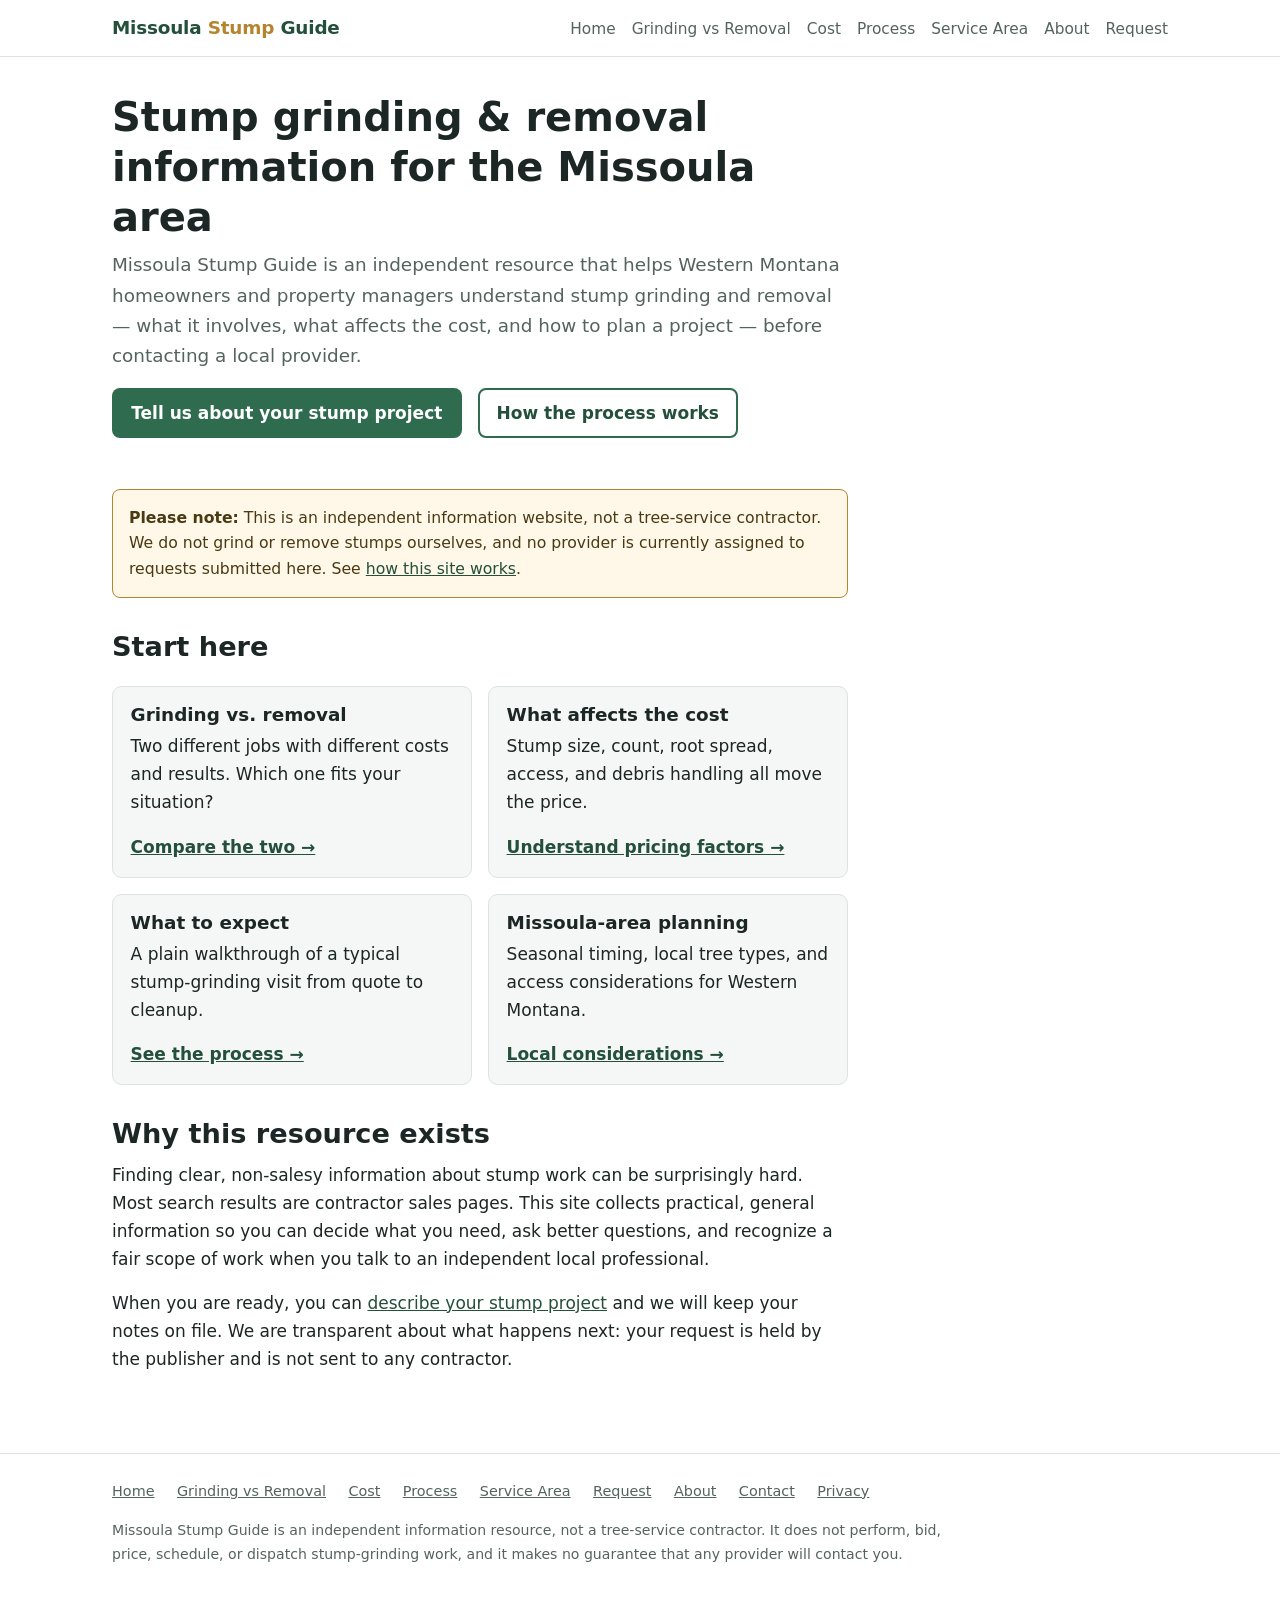
==== index.html @ 8cb8e9aa "Publish prepared Missoula Stump Guide website" ====
<!DOCTYPE html>
<html lang="en">
<head>
<meta charset="utf-8">
<meta name="viewport" content="width=device-width, initial-scale=1">
<title>Missoula Stump Guide — Stump Grinding &amp; Removal Information for the Missoula Area</title>
<meta name="description" content="An independent information resource on stump grinding and stump removal for homeowners and property managers in the Missoula, Montana area. Learn costs, process, and how to plan your project.">
<link rel="canonical" href="https://missoulastumpgrinding.com/">
<meta property="og:title" content="Missoula Stump Guide">
<meta property="og:description" content="Independent stump grinding &amp; removal information for the Missoula, Montana area.">
<meta property="og:type" content="website">
<meta property="og:url" content="https://missoulastumpgrinding.com/">
<meta name="robots" content="index, follow">
<link rel="stylesheet" href="./assets/styles.css">
<script type="application/ld+json">
{
  "@context": "https://schema.org",
  "@graph": [
    {
      "@type": "Organization",
      "@id": "https://missoulastumpgrinding.com/#publisher",
      "name": "Missoula Stump Guide",
      "url": "https://missoulastumpgrinding.com/",
      "description": "Independent information resource about stump grinding and stump removal for the Missoula, Montana area. Not a tree-service contractor."
    },
    {
      "@type": "WebSite",
      "@id": "https://missoulastumpgrinding.com/#website",
      "url": "https://missoulastumpgrinding.com/",
      "name": "Missoula Stump Guide",
      "publisher": { "@id": "https://missoulastumpgrinding.com/#publisher" }
    }
  ]
}
</script>
</head>
<body>
<a class="skip-link" href="#main">Skip to main content</a>
<header class="site">
  <div class="wrap">
    <a class="brand" href="./index.html">Missoula <span>Stump</span> Guide</a>
    <nav class="primary" aria-label="Primary">
      <ul>
        <li><a href="./index.html">Home</a></li>
        <li><a href="./stump-grinding-vs-stump-removal.html">Grinding vs Removal</a></li>
        <li><a href="./stump-grinding-cost.html">Cost</a></li>
        <li><a href="./what-to-expect.html">Process</a></li>
        <li><a href="./missoula-service-area.html">Service Area</a></li>
        <li><a href="./about.html">About</a></li>
        <li><a href="./request.html">Request</a></li>
      </ul>
    </nav>
  </div>
</header>

<main id="main">
  <div class="wrap">
    <section class="hero">
      <h1>Stump grinding &amp; removal information for the Missoula area</h1>
      <p class="lead">Missoula Stump Guide is an independent resource that helps Western Montana homeowners and property managers understand stump grinding and removal — what it involves, what affects the cost, and how to plan a project — before contacting a local provider.</p>
      <p><a class="cta" href="./request.html">Tell us about your stump project</a>
         &nbsp; <a class="cta secondary" href="./what-to-expect.html">How the process works</a></p>
    </section>

    <section>
      <div class="notice">
        <strong>Please note:</strong> This is an independent information website, not a tree-service
        contractor. We do not grind or remove stumps ourselves, and no provider is currently assigned to
        requests submitted here. See <a href="./about.html">how this site works</a>.
      </div>
    </section>

    <section>
      <h2>Start here</h2>
      <div class="cards">
        <div class="card">
          <h3>Grinding vs. removal</h3>
          <p>Two different jobs with different costs and results. Which one fits your situation?</p>
          <a href="./stump-grinding-vs-stump-removal.html">Compare the two &rarr;</a>
        </div>
        <div class="card">
          <h3>What affects the cost</h3>
          <p>Stump size, count, root spread, access, and debris handling all move the price.</p>
          <a href="./stump-grinding-cost.html">Understand pricing factors &rarr;</a>
        </div>
        <div class="card">
          <h3>What to expect</h3>
          <p>A plain walkthrough of a typical stump-grinding visit from quote to cleanup.</p>
          <a href="./what-to-expect.html">See the process &rarr;</a>
        </div>
        <div class="card">
          <h3>Missoula-area planning</h3>
          <p>Seasonal timing, local tree types, and access considerations for Western Montana.</p>
          <a href="./missoula-service-area.html">Local considerations &rarr;</a>
        </div>
      </div>
    </section>

    <section>
      <h2>Why this resource exists</h2>
      <p>Finding clear, non-salesy information about stump work can be surprisingly hard. Most search
      results are contractor sales pages. This site collects practical, general information so you can
      decide what you need, ask better questions, and recognize a fair scope of work when you talk to an
      independent local professional.</p>
      <p>When you are ready, you can <a href="./request.html">describe your stump project</a> and we will
      keep your notes on file. We are transparent about what happens next: your request is held by the
      publisher and is not sent to any contractor.</p>
    </section>
  </div>
</main>

<footer class="site">
  <div class="wrap">
    <a href="./index.html">Home</a>
    <a href="./stump-grinding-vs-stump-removal.html">Grinding vs Removal</a>
    <a href="./stump-grinding-cost.html">Cost</a>
    <a href="./what-to-expect.html">Process</a>
    <a href="./missoula-service-area.html">Service Area</a>
    <a href="./request.html">Request</a>
    <a href="./about.html">About</a>
    <a href="./contact.html">Contact</a>
    <a href="./privacy.html">Privacy</a>
    <p class="disclaim small">Missoula Stump Guide is an independent information resource, not a
      tree-service contractor. It does not perform, bid, price, schedule, or dispatch stump-grinding work,
      and it makes no guarantee that any provider will contact you.</p>
  </div>
</footer>
</body>
</html>
---- assets/styles.css ----
/* Missoula Stump Guide — shared styles. Mobile-first, fast, no external assets. */
:root {
  --bg: #ffffff;
  --fg: #1c2624;
  --muted: #55635f;
  --brand: #2f6b4f;
  --brand-dark: #234f3b;
  --accent: #b5842f;
  --line: #dde3e0;
  --card: #f4f7f5;
  --focus: #1a73e8;
  --maxw: 68rem;
}
@media (prefers-color-scheme: dark) {
  :root:not([data-theme="light"]) {
    --bg: #101512;
    --fg: #e7ede9;
    --muted: #9fb0a9;
    --brand: #6fbf95;
    --brand-dark: #4f9e77;
    --accent: #d8ad5e;
    --line: #263230;
    --card: #17201d;
    --focus: #7db1ff;
  }
}
* { box-sizing: border-box; }
html { -webkit-text-size-adjust: 100%; }
body {
  margin: 0;
  background: var(--bg);
  color: var(--fg);
  font: 17px/1.65 system-ui, -apple-system, "Segoe UI", Roboto, Helvetica, Arial, sans-serif;
}
h1, h2, h3 { line-height: 1.25; color: var(--fg); }
h1 { font-size: clamp(1.7rem, 4.5vw, 2.5rem); margin: 0 0 .5rem; }
h2 { font-size: clamp(1.3rem, 3.2vw, 1.7rem); margin: 2rem 0 .6rem; }
h3 { font-size: 1.15rem; margin: 1.4rem 0 .4rem; }
p, ul, ol { margin: 0 0 1rem; }
a { color: var(--brand-dark); }
@media (prefers-color-scheme: dark) { :root:not([data-theme="light"]) a { color: var(--brand); } }
a:focus-visible, button:focus-visible, input:focus-visible, select:focus-visible, textarea:focus-visible {
  outline: 3px solid var(--focus); outline-offset: 2px;
}
img { max-width: 100%; height: auto; }

.skip-link {
  position: absolute; left: -999px; top: 0; background: var(--brand-dark); color: #fff;
  padding: .6rem 1rem; z-index: 10; border-radius: 0 0 .4rem 0;
}
.skip-link:focus { left: 0; }

.wrap { max-width: var(--maxw); margin: 0 auto; padding: 0 16px; }

header.site {
  border-bottom: 1px solid var(--line);
  background: var(--bg);
}
header.site .wrap { display: flex; flex-wrap: wrap; align-items: center; gap: .5rem 1.2rem; padding-top: .8rem; padding-bottom: .8rem; }
.brand { font-weight: 700; font-size: 1.15rem; color: var(--brand-dark); text-decoration: none; letter-spacing: -.01em; }
@media (prefers-color-scheme: dark) { :root:not([data-theme="light"]) .brand { color: var(--brand); } }
.brand span { color: var(--accent); }
nav.primary { margin-left: auto; }
nav.primary ul { list-style: none; display: flex; flex-wrap: wrap; gap: .3rem 1rem; margin: 0; padding: 0; }
nav.primary a { text-decoration: none; color: var(--muted); font-size: .96rem; padding: .2rem 0; }
nav.primary a:hover, nav.primary a[aria-current="page"] { color: var(--brand-dark); }
@media (prefers-color-scheme: dark) { :root:not([data-theme="light"]) nav.primary a:hover, :root:not([data-theme="light"]) nav.primary a[aria-current="page"] { color: var(--brand); } }

.notice {
  background: #fff8e8; border: 1px solid var(--accent); color: #4a3a13;
  padding: .9rem 1rem; border-radius: .5rem; margin: 1.2rem 0; font-size: .98rem;
}
@media (prefers-color-scheme: dark) { :root:not([data-theme="light"]) .notice { background: #241d10; color: #ecd9ab; } }
.notice strong { color: inherit; }

.hero { padding: 2.2rem 0 1rem; }
.hero p.lead { font-size: 1.15rem; color: var(--muted); max-width: 46rem; }

main { padding-bottom: 2rem; }
main .wrap > section { max-width: 46rem; }

.cta {
  display: inline-block; background: var(--brand); color: #fff; text-decoration: none;
  padding: .7rem 1.2rem; border-radius: .5rem; font-weight: 600; border: 0; cursor: pointer;
}
.cta:hover { background: var(--brand-dark); }
.cta.secondary { background: transparent; color: var(--brand-dark); border: 2px solid var(--brand); padding: .55rem 1.05rem; }
@media (prefers-color-scheme: dark) { :root:not([data-theme="light"]) .cta.secondary { color: var(--brand); } }

.cards { display: grid; grid-template-columns: 1fr; gap: 1rem; margin: 1.4rem 0; }
@media (min-width: 40rem) { .cards { grid-template-columns: 1fr 1fr; } }
.card { background: var(--card); border: 1px solid var(--line); border-radius: .6rem; padding: 1rem 1.1rem; }
.card h3 { margin-top: 0; }
.card a { font-weight: 600; }

table { border-collapse: collapse; width: 100%; margin: 1rem 0; font-size: .97rem; }
th, td { text-align: left; padding: .55rem .6rem; border-bottom: 1px solid var(--line); vertical-align: top; }
th { color: var(--muted); font-weight: 600; }

form .field { margin: 0 0 1rem; }
label { display: block; font-weight: 600; margin-bottom: .3rem; }
label .opt { font-weight: 400; color: var(--muted); }
input, select, textarea {
  width: 100%; padding: .6rem .7rem; font: inherit; color: var(--fg);
  background: var(--bg); border: 1px solid var(--line); border-radius: .45rem;
}
textarea { min-height: 7rem; resize: vertical; }
.form-status { margin: 1rem 0; padding: .8rem 1rem; border-radius: .5rem; display: none; }
.form-status.show { display: block; }
.form-status.info { background: var(--card); border: 1px solid var(--line); }
.form-status.ok { background: #e6f4ec; border: 1px solid var(--brand); }
.form-status.err { background: #fdeceb; border: 1px solid #c0392b; color: #7a241c; }
@media (prefers-color-scheme: dark) {
  :root:not([data-theme="light"]) .form-status.ok { background: #14251c; }
  :root:not([data-theme="light"]) .form-status.err { background: #2a1614; color: #f3b3ab; }
}

footer.site { border-top: 1px solid var(--line); margin-top: 2rem; padding: 1.6rem 0; color: var(--muted); font-size: .9rem; }
footer.site .wrap { display: flex; flex-wrap: wrap; gap: .4rem 1.4rem; }
footer.site a { color: var(--muted); }
footer.site .disclaim { flex-basis: 100%; margin-top: .6rem; max-width: 52rem; }
.small { font-size: .88rem; color: var(--muted); }
.visually-hidden { position: absolute; width: 1px; height: 1px; overflow: hidden; clip: rect(0 0 0 0); }
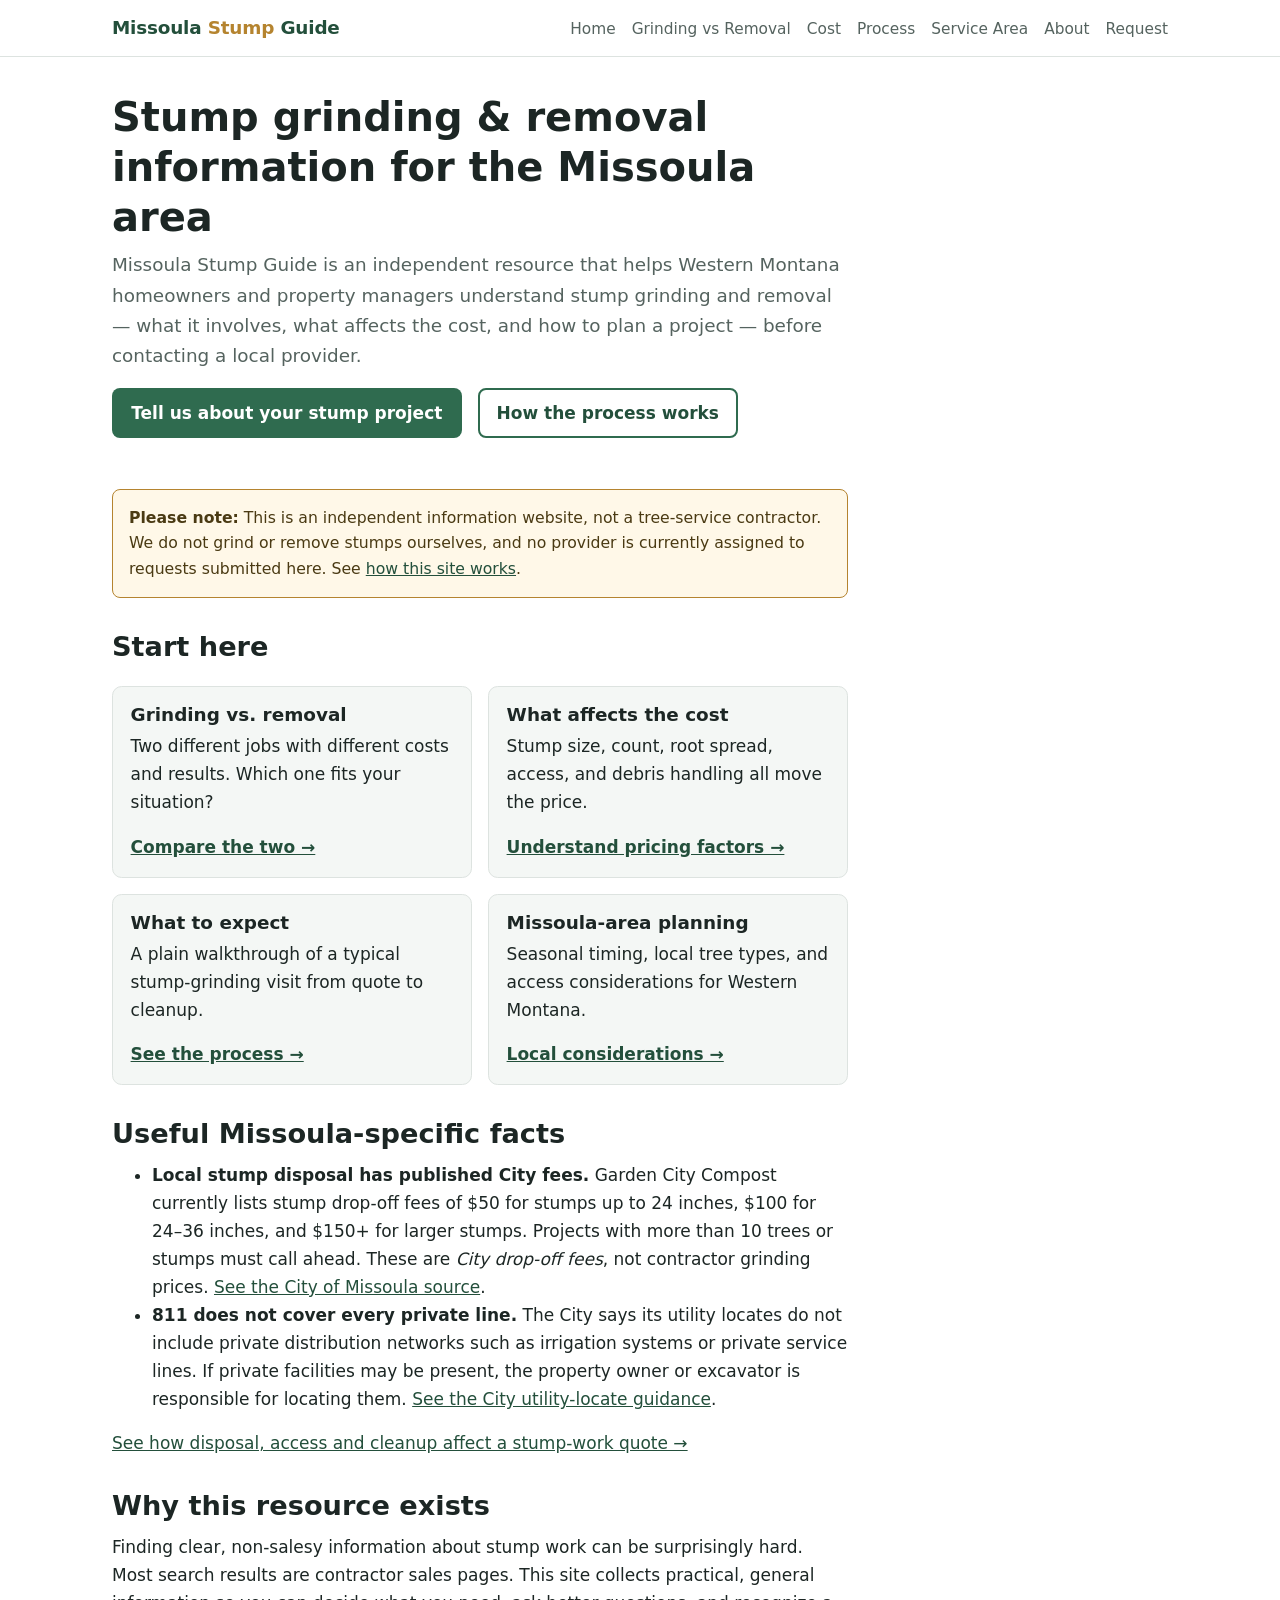
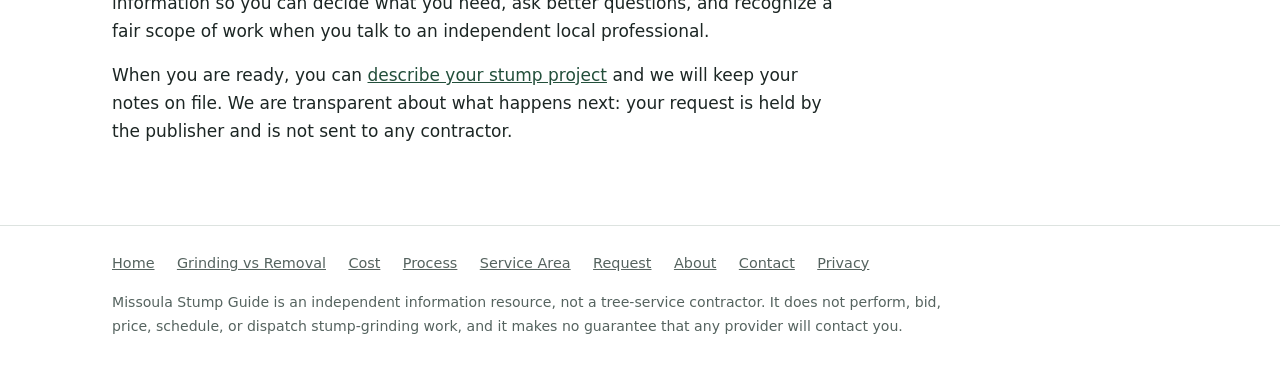
==== commit 7340dd19: "Add authoritative Missoula-specific stump guidance" ====
--- a/index.html
+++ b/index.html
@@ -97,6 +97,15 @@
     </section>
 
     <section>
+      <h2>Useful Missoula-specific facts</h2>
+      <ul>
+        <li><strong>Local stump disposal has published City fees.</strong> Garden City Compost currently lists stump drop-off fees of $50 for stumps up to 24 inches, $100 for 24–36 inches, and $150+ for larger stumps. Projects with more than 10 trees or stumps must call ahead. These are <em>City drop-off fees</em>, not contractor grinding prices. <a href="https://www.ci.missoula.mt.us/2714/Drop-off-Information">See the City of Missoula source</a>.</li>
+        <li><strong>811 does not cover every private line.</strong> The City says its utility locates do not include private distribution networks such as irrigation systems or private service lines. If private facilities may be present, the property owner or excavator is responsible for locating them. <a href="https://www.ci.missoula.mt.us/2620/Utility-Locates">See the City utility-locate guidance</a>.</li>
+      </ul>
+      <p><a href="./stump-grinding-cost.html">See how disposal, access and cleanup affect a stump-work quote →</a></p>
+    </section>
+
+    <section>
       <h2>Why this resource exists</h2>
       <p>Finding clear, non-salesy information about stump work can be surprisingly hard. Most search
       results are contractor sales pages. This site collects practical, general information so you can
